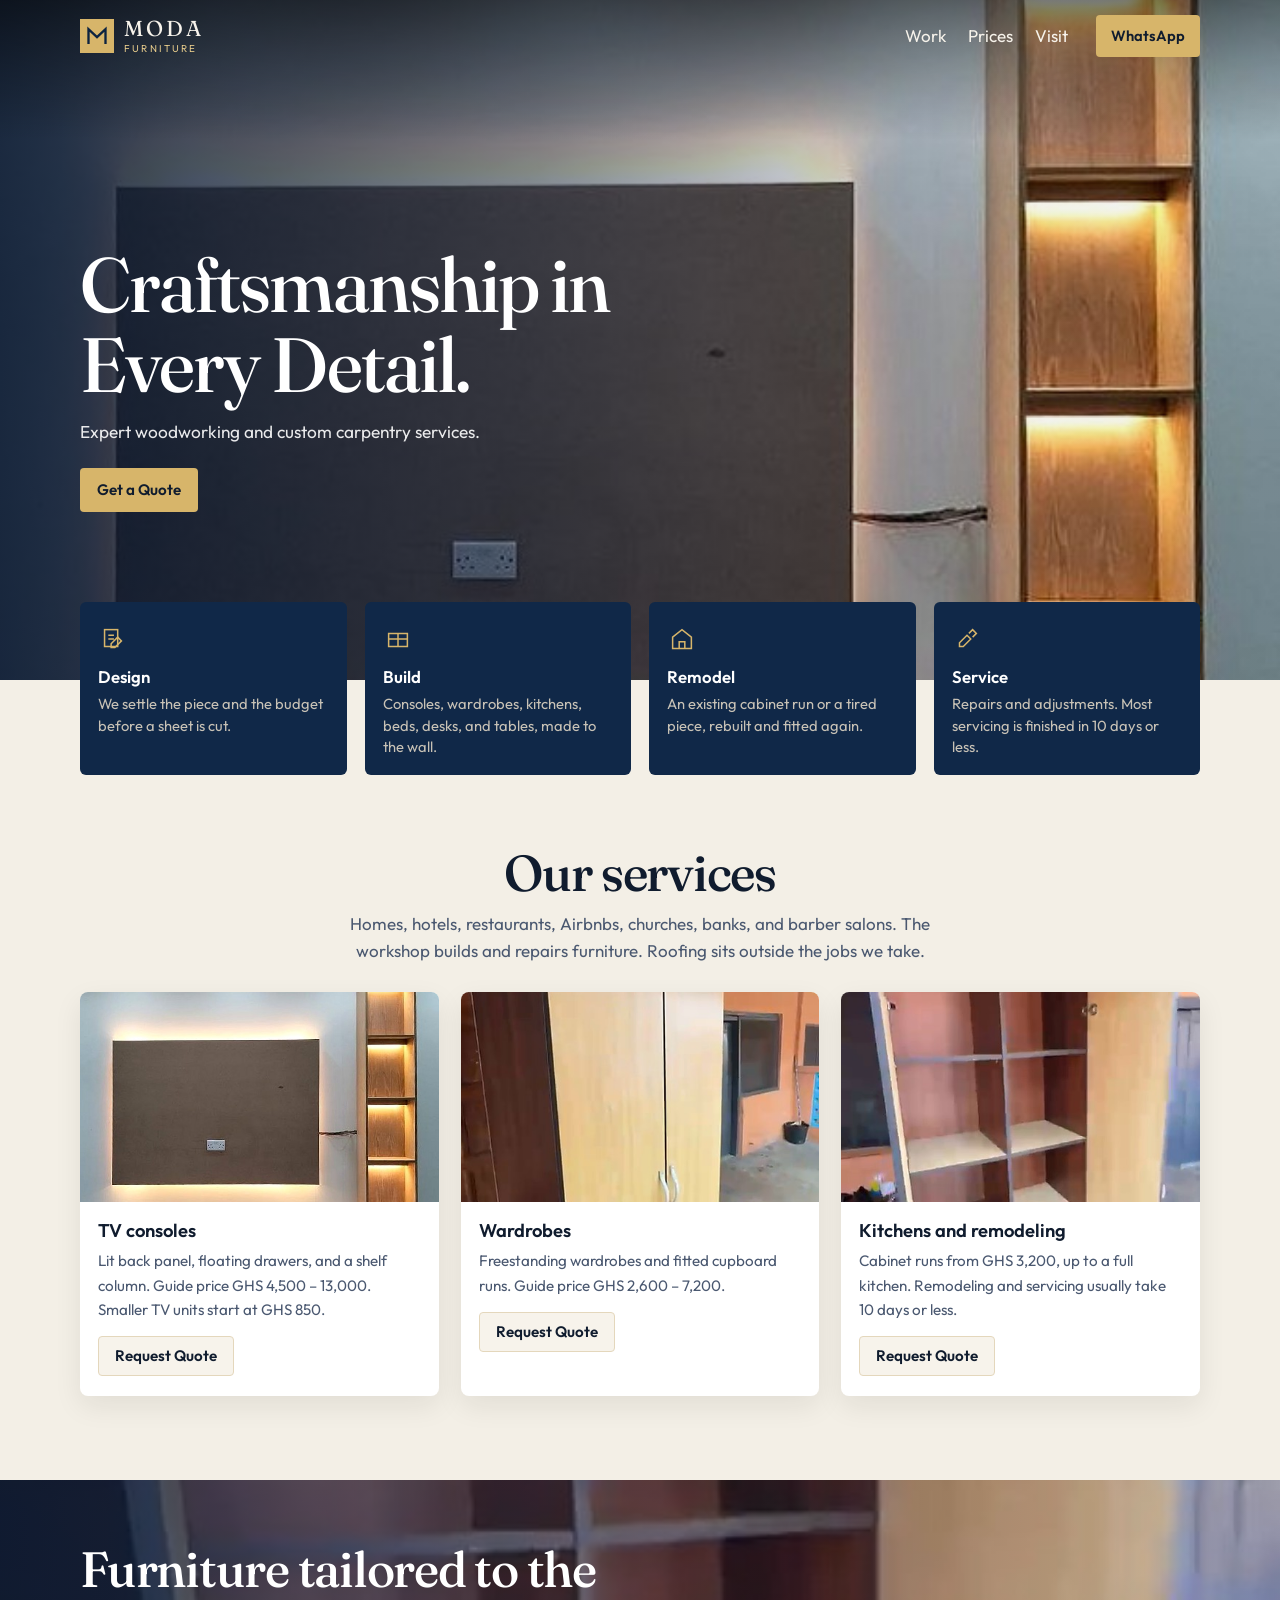
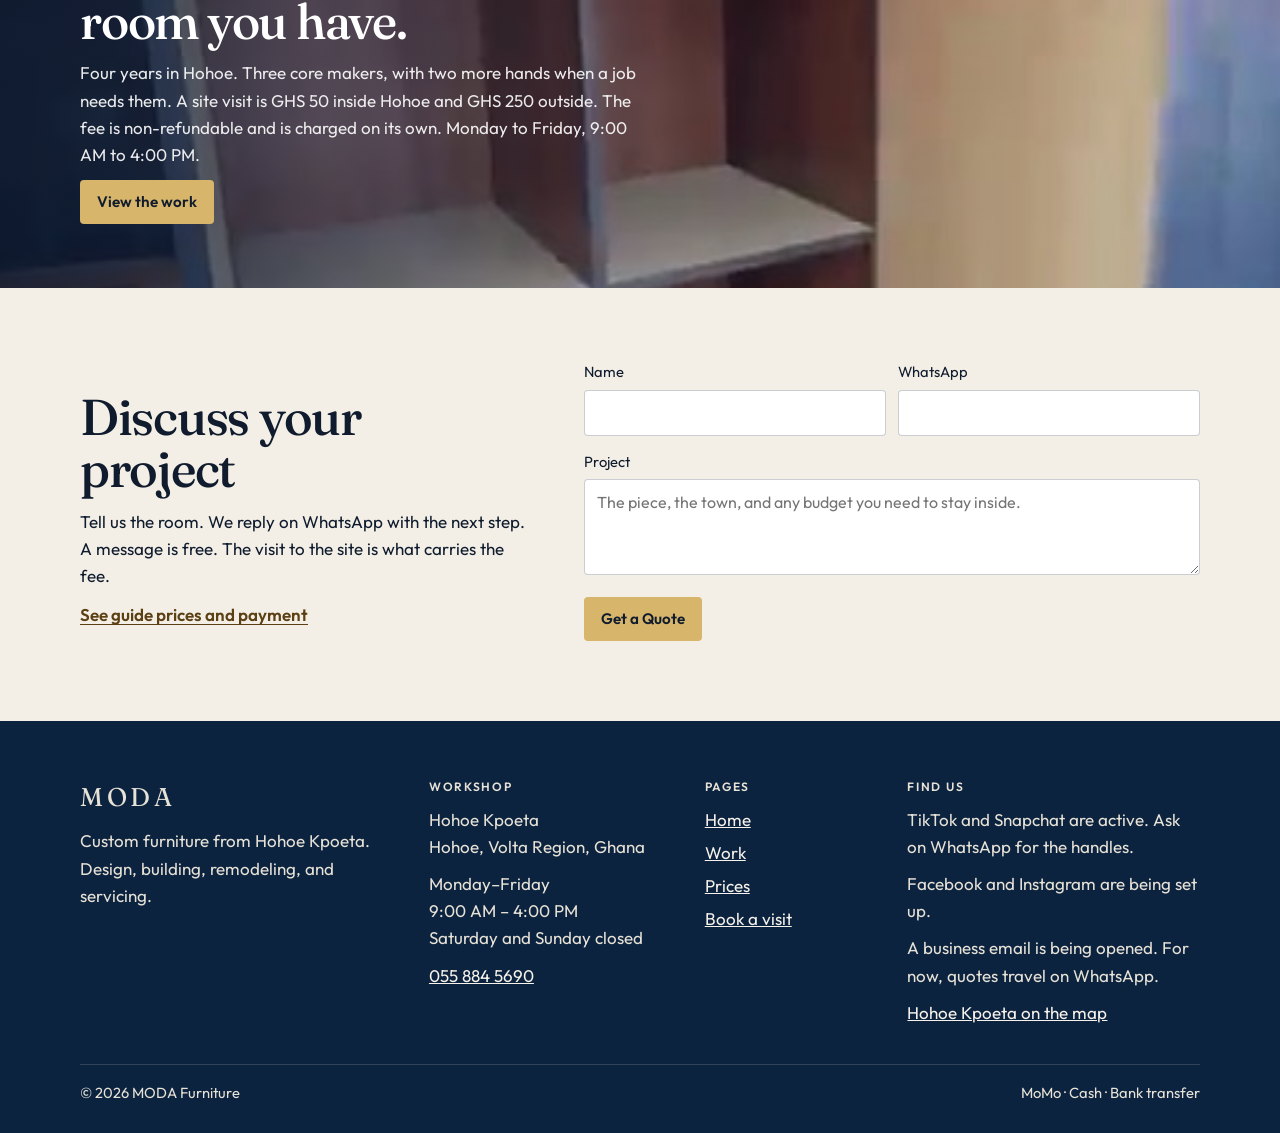
==== index.html @ 27dc2a38 "Publish the MODA Furniture site so it can be opened from a link. Co-authored-by: Cursor <cursoragent" ====
<!DOCTYPE html>
<html lang="en">
<head>
  <meta charset="utf-8">
  <meta name="viewport" content="width=device-width, initial-scale=1, viewport-fit=cover">
  <title>MODA Furniture · Custom furniture in Hohoe</title>
  <meta name="description" content="MODA Furniture designs and builds TV consoles, wardrobes, kitchens, and custom pieces in Hohoe, Ghana. Weekdays 9–4. WhatsApp 055 884 5690.">
  <meta name="theme-color" content="#0c2340">
  <meta property="og:title" content="MODA Furniture · Custom furniture in Hohoe">
  <meta property="og:description" content="TV consoles, wardrobes, kitchens, and custom furniture from a workshop in Hohoe Kpoeta. Site visits from GHS 50.">
  <meta property="og:type" content="website">
  <meta property="og:image" content="assets/images/console-hero.jpg">
  <link rel="icon" href="assets/favicon.svg" type="image/svg+xml">
  <link rel="manifest" href="site.webmanifest">
  <link rel="preconnect" href="https://fonts.googleapis.com">
  <link rel="preconnect" href="https://fonts.gstatic.com" crossorigin>
  <link href="https://fonts.googleapis.com/css2?family=Fraunces:ital,opsz,wght@0,9..144,500;0,9..144,600;1,9..144,500&family=Outfit:wght@400;500;600&display=swap" rel="stylesheet">
  <link rel="stylesheet" href="css/styles.css">
  <script type="application/ld+json">
  {
    "@context": "https://schema.org",
    "@type": "FurnitureStore",
    "name": "MODA Furniture",
    "description": "Custom furniture design, manufacturing, remodeling, and servicing in Hohoe Kpoeta, Ghana.",
    "telephone": "+233558845690",
    "image": "assets/images/console-hero.jpg",
    "address": {
      "@type": "PostalAddress",
      "streetAddress": "Hohoe Kpoeta",
      "addressLocality": "Hohoe",
      "addressRegion": "Volta",
      "addressCountry": "GH"
    },
    "openingHoursSpecification": [{
      "@type": "OpeningHoursSpecification",
      "dayOfWeek": ["Monday", "Tuesday", "Wednesday", "Thursday", "Friday"],
      "opens": "09:00",
      "closes": "16:00"
    }],
    "areaServed": "Ghana",
    "paymentAccepted": "Mobile Money, Cash, Bank transfer",
    "currenciesAccepted": "GHS",
    "priceRange": "GHS 850-50000"
  }
  </script>
</head>
<body class="home">
  <a class="skip" href="#main">Skip to content</a>
  <header class="site-header">
    <div class="wrap header-inner">
      <a class="logo" href="index.html" aria-current="page">
        <svg class="mark" viewBox="0 0 32 32" width="34" height="34" aria-hidden="true">
          <rect width="32" height="32" fill="#d7b56a"/>
          <path d="M8 23.5V9.5L16 17l8-7.5v14" fill="none" stroke="#0c2340" stroke-width="2.2"/>
        </svg>
        <span class="logo-type">MODA<small>Furniture</small></span>
      </a>
      <nav class="nav" aria-label="Primary">
        <a href="work.html">Work</a>
        <a href="pricing.html">Prices</a>
        <a href="visit.html">Visit</a>
      </nav>
      <a class="btn btn-gold btn-small header-cta" href="https://wa.me/233558845690?text=Hello%20MODA%20Furniture%2C%20I%20would%20like%20a%20quote.">WhatsApp</a>
    </div>
  </header>

  <main id="main">
    <section class="stage">
      <img class="stage-photo" src="assets/images/console-hero.jpg" alt="Light wood TV console with a lit back panel, four floating drawers, and a tall lit shelf column." fetchpriority="high">
      <div class="stage-shade" aria-hidden="true"></div>
      <div class="wrap stage-copy">
        <h1>Craftsmanship in Every Detail.</h1>
        <p>Expert woodworking and custom carpentry services.</p>
        <a class="btn btn-gold" href="visit.html">Get a Quote</a>
      </div>
    </section>

    <div class="wrap float-cards">
      <article class="float-card">
        <svg viewBox="0 0 32 32" aria-hidden="true"><rect x="7" y="6" width="14" height="18" fill="none" stroke="currentColor" stroke-width="1.6"/><path d="M11 12h6M11 16h6M21 14l4 4-7 7H14v-4z" fill="none" stroke="currentColor" stroke-width="1.6"/></svg>
        <h2>Design</h2>
        <p>We settle the piece and the budget before a sheet is cut.</p>
      </article>
      <article class="float-card">
        <svg viewBox="0 0 32 32" aria-hidden="true"><path d="M6 10h20v14H6z" fill="none" stroke="currentColor" stroke-width="1.6"/><path d="M6 16h20M16 10v14" fill="none" stroke="currentColor" stroke-width="1.6"/></svg>
        <h2>Build</h2>
        <p>Consoles, wardrobes, kitchens, beds, desks, and tables, made to the wall.</p>
      </article>
      <article class="float-card">
        <svg viewBox="0 0 32 32" aria-hidden="true"><path d="M6 14 L16 6 L26 14 V26 H6Z" fill="none" stroke="currentColor" stroke-width="1.6"/><path d="M13 26v-7h6v7" fill="none" stroke="currentColor" stroke-width="1.6"/></svg>
        <h2>Remodel</h2>
        <p>An existing cabinet run or a tired piece, rebuilt and fitted again.</p>
      </article>
      <article class="float-card">
        <svg viewBox="0 0 32 32" aria-hidden="true"><path d="M8 20l8-8 4 4-8 8H8v-4z" fill="none" stroke="currentColor" stroke-width="1.6"/><path d="M18 10l4-4 4 4-4 4" fill="none" stroke="currentColor" stroke-width="1.6"/></svg>
        <h2>Service</h2>
        <p>Repairs and adjustments. Most servicing is finished in 10 days or less.</p>
      </article>
    </div>

    <section class="svc-block" id="services">
      <div class="wrap">
        <div class="center-head">
          <h2>Our services</h2>
          <p>Homes, hotels, restaurants, Airbnbs, churches, banks, and barber salons. The workshop builds and repairs furniture. Roofing sits outside the jobs we take.</p>
        </div>
        <div class="svc-grid">
          <article class="svc-card">
            <img src="assets/images/console-hero.jpg" alt="Light wood TV console with warm light behind the panel and inside the shelf column.">
            <div>
              <h3>TV consoles</h3>
              <p>Lit back panel, floating drawers, and a shelf column. Guide price GHS 4,500 – 13,000. Smaller TV units start at GHS 850.</p>
              <a class="btn btn-quote" href="visit.html?piece=TV%20console">Request Quote</a>
            </div>
          </article>
          <article class="svc-card">
            <img src="assets/images/wardrobe.jpg" alt="Two-door wardrobe with light wood-grain fronts and dark side panels.">
            <div>
              <h3>Wardrobes</h3>
              <p>Freestanding wardrobes and fitted cupboard runs. Guide price GHS 2,600 – 7,200.</p>
              <a class="btn btn-quote" href="visit.html?piece=Wardrobe">Request Quote</a>
            </div>
          </article>
          <article class="svc-card">
            <img src="assets/images/wardrobe-open.jpg" alt="Open wardrobe with a dark interior, light shelves, and eight compartments.">
            <div>
              <h3>Kitchens and remodeling</h3>
              <p>Cabinet runs from GHS 3,200, up to a full kitchen. Remodeling and servicing usually take 10 days or less.</p>
              <a class="btn btn-quote" href="visit.html?piece=Kitchen%20cabinets">Request Quote</a>
            </div>
          </article>
        </div>
      </div>
    </section>

    <section class="promo">
      <img src="assets/images/wardrobe-open.jpg" alt="">
      <div class="promo-shade" aria-hidden="true"></div>
      <div class="wrap promo-copy">
        <h2>Furniture tailored to the room you have.</h2>
        <p>Four years in Hohoe. Three core makers, with two more hands when a job needs them. A site visit is GHS 50 inside Hohoe and GHS 250 outside. The fee is non-refundable and is charged on its own. Monday to Friday, 9:00 AM to 4:00 PM.</p>
        <a class="btn btn-gold" href="work.html">View the work</a>
      </div>
    </section>

    <section class="discuss" id="quote">
      <div class="wrap discuss-grid">
        <div>
          <h2>Discuss your project</h2>
          <p>Tell us the room. We reply on WhatsApp with the next step. A message is free. The visit to the site is what carries the fee.</p>
          <p><a class="link" href="pricing.html">See guide prices and payment</a></p>
        </div>
        <form id="quick-form" action="https://wa.me/233558845690" method="get">
          <div class="pair">
            <label>
              <span>Name</span>
              <input name="name" autocomplete="name" required>
            </label>
            <label>
              <span>WhatsApp</span>
              <input name="phone" type="tel" inputmode="tel" autocomplete="tel" required>
            </label>
          </div>
          <label>
            <span>Project</span>
            <textarea name="notes" placeholder="The piece, the town, and any budget you need to stay inside."></textarea>
          </label>
          <p id="quick-error" class="form-error" role="alert"></p>
          <button class="btn btn-gold" type="submit">Get a Quote</button>
        </form>
      </div>
    </section>
  </main>

  <footer class="site-footer">
    <div class="wrap footer-grid">
      <div>
        <p class="footer-word">MODA</p>
        <p>Custom furniture from Hohoe Kpoeta. Design, building, remodeling, and servicing.</p>
      </div>
      <div>
        <p class="footer-label">Workshop</p>
        <p>Hohoe Kpoeta<br>Hohoe, Volta Region, Ghana</p>
        <p>Monday–Friday<br>9:00 AM – 4:00 PM<br>Saturday and Sunday closed</p>
        <p><a href="tel:+233558845690">055 884 5690</a></p>
      </div>
      <div>
        <p class="footer-label">Pages</p>
        <ul>
          <li><a href="index.html">Home</a></li>
          <li><a href="work.html">Work</a></li>
          <li><a href="pricing.html">Prices</a></li>
          <li><a href="visit.html">Book a visit</a></li>
        </ul>
      </div>
      <div>
        <p class="footer-label">Find us</p>
        <p>TikTok and Snapchat are active. Ask on WhatsApp for the handles.</p>
        <p>Facebook and Instagram are being set up.</p>
        <p>A business email is being opened. For now, quotes travel on WhatsApp.</p>
        <p><a href="https://www.google.com/maps/search/?api=1&query=Hohoe+Kpoeta+Ghana" target="_blank" rel="noopener">Hohoe Kpoeta on the map</a></p>
      </div>
    </div>
    <div class="wrap footer-base">
      <p>© 2026 MODA Furniture</p>
      <p>MoMo · Cash · Bank transfer</p>
    </div>
  </footer>

  <div class="dock">
    <a href="tel:+233558845690">Call</a>
    <a href="https://wa.me/233558845690?text=Hello%20MODA%20Furniture%2C%20I%20would%20like%20a%20quote.">WhatsApp</a>
  </div>
  <script src="js/site.js"></script>
</body>
</html>
---- css/styles.css ----
:root {
  --forest: #0c2340;
  --forest-2: #17385e;
  --ink: #101c2e;
  --cream: #f7f3eb;
  --cream-2: #efe8da;
  --paper: #fffdf8;
  --gold: #d7b56a;
  --gold-2: #e4c98a;
  --gold-ink: #5c4014;
  --muted: #4a5870;
  --line: rgba(16, 32, 56, 0.14);
  --warn: #8c2f2f;
  color-scheme: light;
}

*,
*::before,
*::after { box-sizing: border-box; }

html { scroll-behavior: smooth; }

body {
  margin: 0;
  font-family: Outfit, "Segoe UI", sans-serif;
  font-size: 1.0625rem;
  line-height: 1.6;
  color: var(--ink);
  background: var(--cream);
  overflow-x: hidden;
}

img { max-width: 100%; }

h1, h2, h3, p { margin-top: 0; }

h1, h2, h3 {
  font-family: Fraunces, Georgia, "Times New Roman", serif;
  font-weight: 500;
  font-optical-sizing: auto;
  letter-spacing: -0.025em;
  line-height: 1.04;
}

h2 { font-size: clamp(2rem, 4vw, 3.15rem); margin-bottom: 12px; }
h3 { font-size: 1.45rem; line-height: 1.15; margin-bottom: 8px; }

p { margin: 0 0 12px; }

a { color: inherit; }

.nav a,
.btn,
.logo,
.dock a { text-decoration: none; }

:focus-visible {
  outline: 2px solid var(--gold);
  outline-offset: 3px;
}

::selection { background: var(--gold-2); color: var(--ink); }

[id] { scroll-margin-top: 88px; }

.wrap {
  width: min(1120px, calc(100% - 32px));
  margin-inline: auto;
}

.skip {
  position: absolute;
  left: 12px;
  top: -48px;
  background: white;
  color: var(--ink);
  padding: 8px 12px;
  z-index: 80;
}

.skip:focus { top: 12px; }

.narrow { max-width: 40rem; }

.eyebrow {
  display: flex;
  align-items: center;
  gap: 10px;
  margin: 0 0 8px;
  color: #3e4c5e;
  text-transform: uppercase;
  letter-spacing: 0.14em;
  font-size: 0.75rem;
  font-weight: 600;
}

.eyebrow i {
  width: 32px;
  height: 1px;
  background: #b8893a;
  display: block;
  flex: none;
}

.num,
.amount,
.lock-price,
.receipt-fee,
.facts dd,
.steps strong,
.fee-pair strong,
.record span {
  font-family: Fraunces, Georgia, serif;
  font-weight: 500;
}

.link {
  color: var(--gold-ink);
  font-weight: 600;
  text-underline-offset: 3px;
}

.on-dark .link { color: var(--gold-2); }

.more { margin-top: 22px; }

.money,
a[href^="tel:"] { white-space: nowrap; }

.price-note {
  display: block;
  margin: 6px 0 0;
  font-weight: 600;
  font-style: normal;
}

.hero-photo .price-note { color: var(--gold-2); font-weight: 500; }

.catalog .price-note { color: var(--gold-ink); }

.btn {
  display: inline-flex;
  align-items: center;
  justify-content: center;
  gap: 8px;
  min-height: 44px;
  padding: 0 16px;
  text-decoration: none;
  font-weight: 600;
  font-family: inherit;
  font-size: 0.95rem;
  border: 1px solid transparent;
  border-radius: 4px;
  cursor: pointer;
  background: transparent;
}

.btn-small { min-height: 42px; padding: 0 14px; font-size: 0.92rem; }

.btn-gold { background: var(--gold); color: var(--ink); }
.btn-gold:hover { background: var(--gold-2); }

.btn-forest { background: var(--forest); color: var(--cream); }
.btn-forest:hover { background: var(--forest-2); }

.btn-line {
  background: transparent;
  color: var(--cream);
  border-color: rgba(244, 239, 230, 0.45);
}

.btn-line:hover { border-color: var(--gold-2); color: var(--gold-2); }

.hero-actions,
.close-actions { display: flex; flex-wrap: wrap; gap: 10px; margin-top: 8px; }

.site-header {
  position: sticky;
  top: 0;
  z-index: 30;
  background: var(--forest);
  color: var(--cream);
  box-shadow: inset 0 3px 0 var(--gold);
}

.header-inner {
  display: flex;
  flex-wrap: wrap;
  align-items: center;
  gap: 8px 18px;
  min-height: 72px;
}

.logo {
  display: flex;
  align-items: center;
  gap: 10px;
  color: inherit;
  text-decoration: none;
  margin-right: auto;
}

.logo-type {
  display: flex;
  flex-direction: column;
  line-height: 1;
  font-family: Fraunces, Georgia, serif;
  font-size: 1.35rem;
  letter-spacing: 0.14em;
}

.logo-type small {
  font-family: Outfit, "Segoe UI", sans-serif;
  font-size: 0.62rem;
  letter-spacing: 0.22em;
  text-transform: uppercase;
  color: var(--gold-2);
  margin-top: 4px;
}

.nav { display: flex; gap: 2px; }

.nav a {
  color: inherit;
  text-decoration: none;
  display: inline-flex;
  align-items: center;
  min-height: 44px;
  padding: 8px 10px;
}

.nav a[aria-current="page"] { color: var(--gold-2); }

.hero {
  background: var(--forest);
  color: var(--cream);
  padding: 28px 0 40px;
}

.hero-grid { display: grid; gap: 28px; }

.hero .eyebrow,
.page-hero .eyebrow,
.on-dark .eyebrow { color: var(--cream); }

.hero h1,
.page-hero h1 {
  font-size: clamp(2.55rem, 6vw, 4.7rem);
  margin: 10px 0 16px;
  max-width: 9.2em;
}

.hero h1 em,
.page-hero h1 em {
  font-style: italic;
  font-weight: 500;
  color: var(--gold-2);
}

.lede { max-width: 38rem; color: #e7e2d6; font-size: 1.08rem; }

.facts {
  display: grid;
  grid-template-columns: repeat(3, minmax(0, 1fr));
  gap: 12px;
  margin: 28px 0 0;
}

.facts div {
  border-top: 1px solid rgba(244, 239, 230, 0.28);
  padding-top: 8px;
}

.facts dt {
  font-size: 0.72rem;
  letter-spacing: 0.08em;
  text-transform: uppercase;
  color: var(--gold-2);
}

.facts dd { margin: 4px 0 0; font-size: 1.2rem; color: var(--cream); }

.hero-photo { margin: 0; position: relative; }

.hero-photo img {
  width: 100%;
  height: auto;
  position: relative;
  z-index: 1;
  display: block;
}

.hero-photo::after {
  content: "";
  position: absolute;
  z-index: 2;
  top: 10px;
  right: 10px;
  width: 52px;
  height: 52px;
  border-top: 1px solid var(--gold);
  border-right: 1px solid var(--gold);
  pointer-events: none;
}

.hero-photo figcaption { padding-top: 12px; }

.hero-photo strong {
  display: block;
  font-family: Fraunces, Georgia, serif;
  font-weight: 500;
  font-size: 1.35rem;
}

.hero-photo figcaption span {
  display: block;
  color: #e7e2d6;
  font-size: 0.95rem;
}

.band { background: #e7d3a1; color: var(--ink); }

.band-row {
  display: flex;
  flex-wrap: wrap;
  gap: 8px 22px;
  justify-content: space-between;
  padding: 14px 0;
  font-weight: 600;
}

.band-row p { margin: 0; }

.section { padding: 72px 0; }

.section-head { margin-bottom: 28px; max-width: 40rem; }

.services { display: grid; gap: 22px; }

.services article { border-top: 2px solid var(--gold); padding-top: 14px; }

.num { margin: 0 0 10px; color: var(--gold-ink); font-size: 1.25rem; }

.services p,
.scope,
.catalog p,
.hint { color: var(--muted); }

.scope { margin-top: 22px; }

.who {
  display: flex;
  flex-wrap: wrap;
  gap: 8px;
  list-style: none;
  padding: 0;
  margin: 22px 0 0;
}

.who li {
  border: 1px solid var(--line);
  padding: 8px 12px;
  background: var(--paper);
}

.band-cream { background: var(--cream-2); }

.lock {
  display: grid;
  gap: 8px;
  padding: 8px 0;
}

.lock-price {
  margin: 8px 0 0;
  font-size: clamp(2.1rem, 5vw, 3.3rem);
  color: var(--gold-ink);
  line-height: 0.95;
}

.lock-price small {
  display: block;
  font-family: Outfit, "Segoe UI", sans-serif;
  font-size: 0.78rem;
  letter-spacing: 0.16em;
  font-weight: 600;
  margin-bottom: 8px;
}

.mosaic, .catalog { display: grid; gap: 22px; }

.mosaic figure,
.catalog figure { margin: 0; }

.mosaic img,
.catalog img {
  width: 100%;
  height: auto;
  aspect-ratio: auto;
  object-fit: contain;
  display: block;
  background: #e5ded2;
}

.mosaic figcaption,
.catalog figcaption { padding-top: 10px; }

.mosaic h3,
.catalog h3 { margin: 0 0 4px; font-size: 1.3rem; }

.catalog h3 { font-size: 1.45rem; }

.on-dark { background: var(--forest); color: var(--cream); }

.on-dark .narrow,
.on-dark .lede { color: #e7e2d6; }

.pay-grid { display: grid; gap: 28px; }

.pay-card h3,
.doc-card h3 { font-size: 1.6rem; }

.steps {
  display: grid;
  grid-template-columns: 1fr;
  gap: 8px;
  list-style: none;
  padding: 0;
  margin: 14px 0 0;
}

.steps li {
  background: var(--paper);
  color: var(--ink);
  padding: 14px 14px;
  display: grid;
  grid-template-columns: 84px 1fr;
  gap: 10px;
  align-items: center;
}

.on-dark .steps li { background: var(--cream); }

.steps strong {
  font-size: 2rem;
  line-height: 1;
  color: var(--gold-ink);
}

.steps span { font-size: 0.95rem; line-height: 1.35; }

.split { display: grid; gap: 40px; }

.times, .record { list-style: none; padding: 0; margin: 8px 0 0; }

.times li,
.record li {
  display: grid;
  gap: 4px;
  padding: 16px 0;
  border-top: 1px solid var(--line);
}

.times strong {
  color: var(--gold-ink);
  font-family: Fraunces, Georgia, serif;
  font-weight: 500;
  font-size: 1.25rem;
}

.times p,
.record p { margin: 0; color: var(--muted); }

.record li {
  grid-template-columns: auto 1fr;
  gap: 16px;
  align-items: start;
}

.record span { color: var(--gold-ink); font-size: 1.4rem; }

.page-hero {
  background: var(--forest);
  color: var(--cream);
  padding: 36px 0 48px;
}

.page-hero p { max-width: 40rem; color: #e7e2d6; }

.page-hero a { color: var(--gold-2); font-weight: 600; }

.jump { display: flex; flex-wrap: wrap; gap: 8px 18px; margin: 18px 0 0; }

.price-list { border-bottom: 1px solid var(--line); }

.price-row {
  display: grid;
  gap: 8px;
  padding: 22px 0;
  border-top: 1px solid var(--line);
}

.price-row h3 { margin: 0 0 6px; }

.price-row p { margin: 0 0 8px; color: var(--muted); }

.amount {
  margin: 0;
  font-size: clamp(1.45rem, 2.4vw, 1.85rem);
  color: var(--gold-ink);
  line-height: 1.1;
}

.doc-card { border-top: 2px solid var(--gold); padding-top: 12px; }

.fee-pair {
  display: grid;
  grid-template-columns: 1fr;
  gap: 16px;
  margin: 8px 0 16px;
}

.fee-pair article { border-top: 2px solid var(--gold); padding-top: 10px; }

.fee-pair strong { display: block; font-size: 2rem; color: var(--gold-ink); line-height: 1; }

.fee-pair span { display: block; margin-top: 8px; color: var(--muted); }

.visit-layout { display: grid; gap: 28px; }

.form-card {
  background: var(--paper);
  border: 1px solid var(--line);
  padding: 18px 16px 22px;
}

fieldset { border: 0; padding: 0; margin: 0 0 16px; }

legend,
.field label span {
  display: block;
  font-size: 0.75rem;
  letter-spacing: 0.08em;
  text-transform: uppercase;
  font-weight: 600;
  margin-bottom: 8px;
}

.field { margin-bottom: 16px; }

input,
select,
textarea {
  width: 100%;
  font-family: inherit;
  font-size: 16px;
  color: var(--ink);
  background: white;
  border: 1px solid rgba(16, 32, 56, 0.22);
  padding: 12px;
  border-radius: 0;
}

textarea { min-height: 120px; resize: vertical; }

.choice-row { display: grid; gap: 8px; }

.choice {
  display: flex;
  gap: 10px;
  align-items: flex-start;
  border: 1px solid rgba(16, 32, 56, 0.22);
  padding: 12px;
  background: white;
  cursor: pointer;
}

.choice input {
  width: 18px;
  height: 18px;
  margin-top: 3px;
  accent-color: var(--forest);
  flex: none;
}

.choice b { display: block; font-weight: 600; }
.choice small { display: block; color: var(--muted); font-size: 0.92rem; }

.choice.is-on,
.choice:has(input:checked) {
  border-color: var(--forest);
  box-shadow: inset 3px 0 0 var(--gold);
  background: #f7f1e4;
}

.check {
  display: flex;
  gap: 12px;
  align-items: flex-start;
  margin: 4px 0 14px;
}

.check input {
  width: 20px;
  height: 20px;
  margin-top: 3px;
  accent-color: var(--forest);
  flex: none;
}

.form-error {
  color: var(--warn);
  min-height: 1.3em;
  font-weight: 600;
}

.preview {
  white-space: pre-wrap;
  background: var(--forest);
  color: var(--cream);
  padding: 14px;
  font-size: 0.88rem;
  line-height: 1.45;
  margin: 0 0 16px;
}

.fine { color: var(--muted); font-size: 0.92rem; }
.fine a { color: var(--gold-ink); font-weight: 600; }

.receipt {
  background: var(--forest);
  color: var(--cream);
  padding: 18px;
  margin-top: 16px;
}

.receipt p { color: #e7e2d6; }
.receipt-kicker {
  margin: 0;
  letter-spacing: 0.14em;
  text-transform: uppercase;
  font-size: 0.72rem;
  color: var(--gold-2);
}

.receipt-fee { font-size: 2.5rem; margin: 6px 0 10px; color: var(--gold-2); line-height: 1; }

.form-card .btn { width: 100%; }

.clips {
  display: flex;
  gap: 14px;
  overflow-x: auto;
  scroll-snap-type: x mandatory;
  padding-bottom: 8px;
}

.clips figure {
  margin: 0;
  flex: 0 0 min(78vw, 280px);
  scroll-snap-align: start;
}

.clips video {
  width: 100%;
  aspect-ratio: 9 / 16;
  object-fit: cover;
  background: var(--forest);
  display: block;
}

.clips figcaption { padding-top: 8px; color: var(--muted); font-size: 0.92rem; }

.close {
  background: #e7d3a1;
  color: var(--ink);
  padding: 64px 0;
}

.close h2 { max-width: 12em; }
.close p { max-width: 38rem; }
.close .eyebrow { color: var(--ink); }

.close .btn-line {
  color: var(--ink);
  border-color: rgba(16, 32, 56, 0.35);
}

.close .btn-line:hover { border-color: var(--ink); color: var(--ink); }

.site-footer {
  background: var(--forest);
  color: var(--cream);
  padding: 56px 0 28px;
}

.footer-grid { display: grid; gap: 28px; }

.footer-label {
  margin: 0 0 10px;
  font-size: 0.75rem;
  letter-spacing: 0.14em;
  text-transform: uppercase;
  color: var(--gold-2);
  font-weight: 600;
}

.site-footer p { margin: 0 0 10px; color: #e7e2d6; }
.site-footer a { color: var(--cream); }
.site-footer a:hover { color: var(--gold-2); }

.site-footer ul { list-style: none; padding: 0; margin: 0; }
.site-footer li { margin: 0 0 6px; }

.footer-word {
  font-family: Fraunces, Georgia, serif;
  letter-spacing: 0.14em;
  font-size: 1.6rem;
  color: var(--cream);
  margin: 0 0 8px;
}

.footer-base {
  display: flex;
  flex-wrap: wrap;
  justify-content: space-between;
  gap: 8px;
  margin-top: 28px;
  padding-top: 16px;
  border-top: 1px solid rgba(244, 239, 230, 0.16);
  font-size: 0.92rem;
}

.footer-base p { margin: 0; }

.dock {
  position: fixed;
  left: 0;
  right: 0;
  bottom: 0;
  z-index: 40;
  display: grid;
  grid-template-columns: 1fr 1fr;
  background: var(--forest);
  border-top: 1px solid rgba(215, 181, 106, 0.45);
  padding-bottom: env(safe-area-inset-bottom);
}

.dock a {
  color: var(--cream);
  text-align: center;
  text-decoration: none;
  min-height: 56px;
  display: flex;
  align-items: center;
  justify-content: center;
  font-weight: 600;
}

.dock a + a { background: var(--gold); color: var(--ink); }

@media (max-width: 700px) {
  .band-row { flex-direction: column; align-items: flex-start; gap: 4px; }
}

@media (max-width: 859px) {
  .header-cta { display: none; }
  .nav { order: 3; flex: 1 0 100%; overflow-x: auto; }
  body { padding-bottom: calc(64px + env(safe-area-inset-bottom)); }
}

@media (min-width: 560px) {
  .steps { grid-template-columns: repeat(3, 1fr); }
  .steps.two { grid-template-columns: 1fr 1fr; }
  .steps li { display: block; }
  .steps strong { display: block; font-size: clamp(1.8rem, 3vw, 2.5rem); margin-bottom: 8px; }
  .fee-pair { grid-template-columns: 1fr 1fr; }
}

@media (min-width: 420px) {
  .facts { grid-template-columns: repeat(3, 1fr); }
}

@media (max-width: 419px) {
  .facts { grid-template-columns: 1fr; }
  .facts div {
    display: flex;
    justify-content: space-between;
    align-items: baseline;
    gap: 12px;
  }
  .facts dd { margin: 0; }
}

@media (min-width: 700px) {
  .wrap { width: min(1120px, calc(100% - 48px)); }
  .form-card { padding: 28px; }
  .form-card .btn { width: auto; }
  .choice-row { grid-template-columns: 1fr 1fr; }
  .price-row {
    grid-template-columns: 1fr auto;
    gap: 28px;
    align-items: start;
  }
  .amount { text-align: right; padding-top: 6px; white-space: nowrap; }
  .times li {
    grid-template-columns: 210px 1fr;
    gap: 18px;
    align-items: baseline;
  }
}

@media (min-width: 800px) {
  .services { grid-template-columns: 1fr 1fr; }
  .mosaic, .catalog { grid-template-columns: 1fr 1fr; gap: 28px 18px; }
  .catalog .span-2 { grid-column: 1 / -1; }
  .pay-grid { grid-template-columns: 1fr 1fr; gap: 36px; }
  .lock {
    grid-template-columns: 1.3fr 0.7fr;
    align-items: end;
    gap: 24px;
  }
  .lock-price { text-align: right; }
  .footer-grid { grid-template-columns: 1.3fr 1fr 0.7fr 1.2fr; gap: 32px; }
}

@media (min-width: 860px) {
  .dock { display: none; }
  body { padding-bottom: 0; }
  .split { grid-template-columns: 1fr 1fr; gap: 64px; }
  .visit-layout {
    grid-template-columns: 0.82fr 1.18fr;
    gap: 48px;
    align-items: start;
  }
  .visit-aside { position: sticky; top: 96px; }
}

@media (min-width: 900px) {
  .clips {
    display: grid;
    grid-template-columns: repeat(3, minmax(0, 300px));
    overflow: visible;
  }
  .services { grid-template-columns: repeat(4, 1fr); }
}

@media (min-width: 960px) {
  .hero { padding: 42px 0 64px; }
  .hero-grid {
    grid-template-columns: 1.02fr 0.98fr;
    gap: 48px;
    align-items: end;
  }
  .section { padding: 88px 0; }
}

@media (prefers-reduced-motion: reduce) {
  html { scroll-behavior: auto; }
  *,
  *::before,
  *::after {
    animation: none !important;
    transition: none !important;
  }
}

@media print {
  .site-header,
  .dock,
  .close,
  .hero-actions { display: none !important; }
  body { background: white; padding: 0; color: black; }
  .hero,
  .page-hero,
  .on-dark,
  .site-footer,
  .receipt,
  .preview { background: white; color: black; }
  a { color: black; text-decoration: none; }
}

body.home { background: #f3efe6; }

body.home .site-header {
  position: absolute;
  top: 0;
  left: 0;
  right: 0;
  background: transparent;
  box-shadow: none;
}

body.home .site-header.is-solid {
  position: fixed;
  background: rgba(12, 35, 64, 0.96);
  box-shadow: inset 0 3px 0 var(--gold);
}

.stage {
  position: relative;
  min-height: 680px;
  display: flex;
  align-items: flex-end;
  color: #fff;
  overflow: hidden;
}

.stage-photo,
.promo > img {
  position: absolute;
  inset: 0;
  width: 100%;
  height: 100%;
  object-fit: cover;
  object-position: center 42%;
}

.stage-shade,
.promo-shade {
  position: absolute;
  inset: 0;
}

.stage-shade {
  background:
    linear-gradient(to bottom, rgba(0, 0, 0, 0.5), transparent 140px),
    linear-gradient(90deg, rgba(8, 22, 46, 0.88) 0%, rgba(8, 22, 46, 0.5) 42%, rgba(8, 22, 46, 0.05) 78%);
}

.promo-shade {
  background: linear-gradient(90deg, rgba(8, 22, 46, 0.84) 0%, rgba(8, 22, 46, 0.42) 46%, rgba(8, 22, 46, 0.12) 100%);
}

.promo > img { object-position: center; }

.stage-copy {
  position: relative;
  z-index: 1;
  padding: 150px 0 168px;
}

.stage h1 {
  color: #fff;
  font-size: clamp(3rem, 6.4vw, 4.8rem);
  max-width: 8em;
  margin: 0 0 14px;
}

.stage p {
  color: rgba(255, 255, 255, 0.9);
  max-width: 28rem;
  font-size: 1.08rem;
  margin-bottom: 22px;
}

.float-cards {
  position: relative;
  z-index: 2;
  display: grid;
  grid-template-columns: 1fr;
  gap: 14px;
  margin-top: 22px;
}

.float-card {
  background: #102848;
  color: #f7f3eb;
  border-radius: 6px;
  padding: 22px 18px 18px;
}

.float-card svg {
  width: 30px;
  height: 30px;
  color: var(--gold);
  display: block;
  margin-bottom: 14px;
}

.float-card h2 {
  font-family: Outfit, "Segoe UI", sans-serif;
  font-size: 1.05rem;
  font-weight: 600;
  letter-spacing: 0;
  margin: 0 0 8px;
  color: #fff;
}

.float-card p {
  margin: 0;
  color: #c8c2b6;
  font-size: 0.92rem;
  line-height: 1.45;
}

.svc-block { padding: 72px 0 28px; }

.center-head { text-align: center; margin-bottom: 28px; }

.center-head h2 { margin-bottom: 10px; }

.center-head p {
  max-width: 40rem;
  margin: 0 auto;
  color: var(--muted);
}

.svc-grid {
  display: grid;
  gap: 22px;
}

.svc-card {
  background: #fff;
  border-radius: 8px;
  overflow: hidden;
  box-shadow: 0 10px 28px rgba(28, 24, 18, 0.08);
}

.svc-card img {
  width: 100%;
  height: 210px;
  object-fit: cover;
  display: block;
}

.svc-card div { padding: 18px 18px 20px; }

.svc-card h3 {
  font-family: Outfit, "Segoe UI", sans-serif;
  font-size: 1.15rem;
  font-weight: 600;
  letter-spacing: 0;
  margin-bottom: 8px;
}

.svc-card p {
  color: var(--muted);
  font-size: 0.95rem;
  margin-bottom: 14px;
}

.btn-quote {
  background: #f7f3eb;
  color: var(--ink);
  border-color: #e4d7bc;
  min-height: 40px;
}

.btn-quote:hover { background: var(--gold); border-color: var(--gold); }

.promo {
  position: relative;
  min-height: 380px;
  display: flex;
  align-items: center;
  color: #fff;
  margin-top: 56px;
  overflow: hidden;
}

.promo-copy {
  position: relative;
  z-index: 1;
  padding: 64px 0;
}

.promo h2 {
  color: #fff;
  font-size: clamp(2.1rem, 4vw, 3.1rem);
  max-width: 12em;
}

.promo p { color: rgba(255, 255, 255, 0.9); max-width: 36rem; }

.discuss {
  background: #f3efe6;
  padding: 72px 0 80px;
}

.discuss-grid {
  display: grid;
  gap: 28px;
  align-items: start;
}

.discuss h2 { max-width: 8em; }

.discuss form label { display: block; margin-bottom: 14px; }

.discuss form span {
  display: block;
  margin-bottom: 6px;
  font-size: 0.92rem;
}

.discuss input,
.discuss textarea {
  border-radius: 4px;
  background: #fff;
}

.discuss textarea { min-height: 96px; }

.pair { display: grid; gap: 12px; }

#quick-error { min-height: 0; }

@media (min-width: 640px) {
  .pair { grid-template-columns: 1fr 1fr; }
  .float-cards { grid-template-columns: 1fr 1fr; }
}

@media (min-width: 900px) {
  .float-cards {
    grid-template-columns: repeat(4, 1fr);
    gap: 18px;
    margin-top: -78px;
  }
  .svc-grid { grid-template-columns: repeat(3, 1fr); }
  .discuss-grid {
    grid-template-columns: 0.85fr 1.15fr;
    gap: 48px;
    align-items: end;
  }
}

@media (max-width: 700px) {
  .stage { min-height: 520px; }
  .stage-copy { padding: 118px 0 56px; }
}
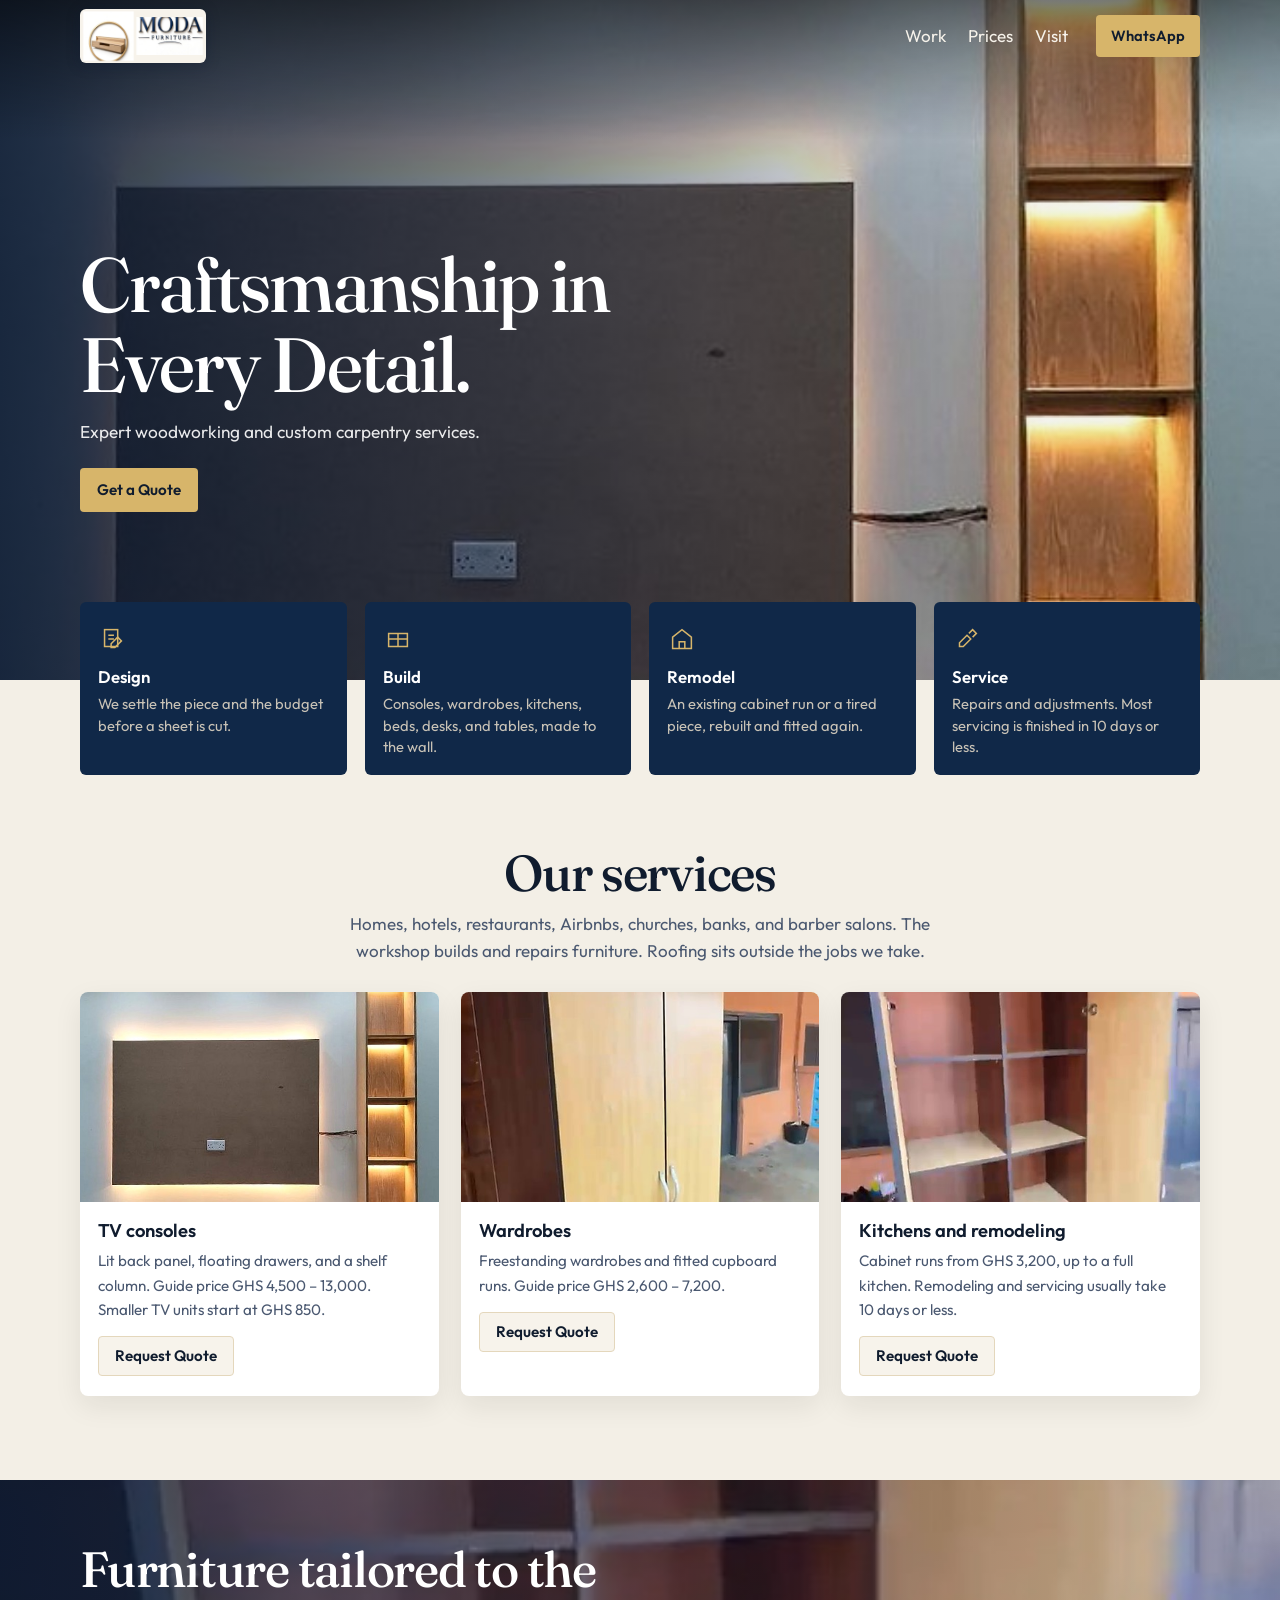
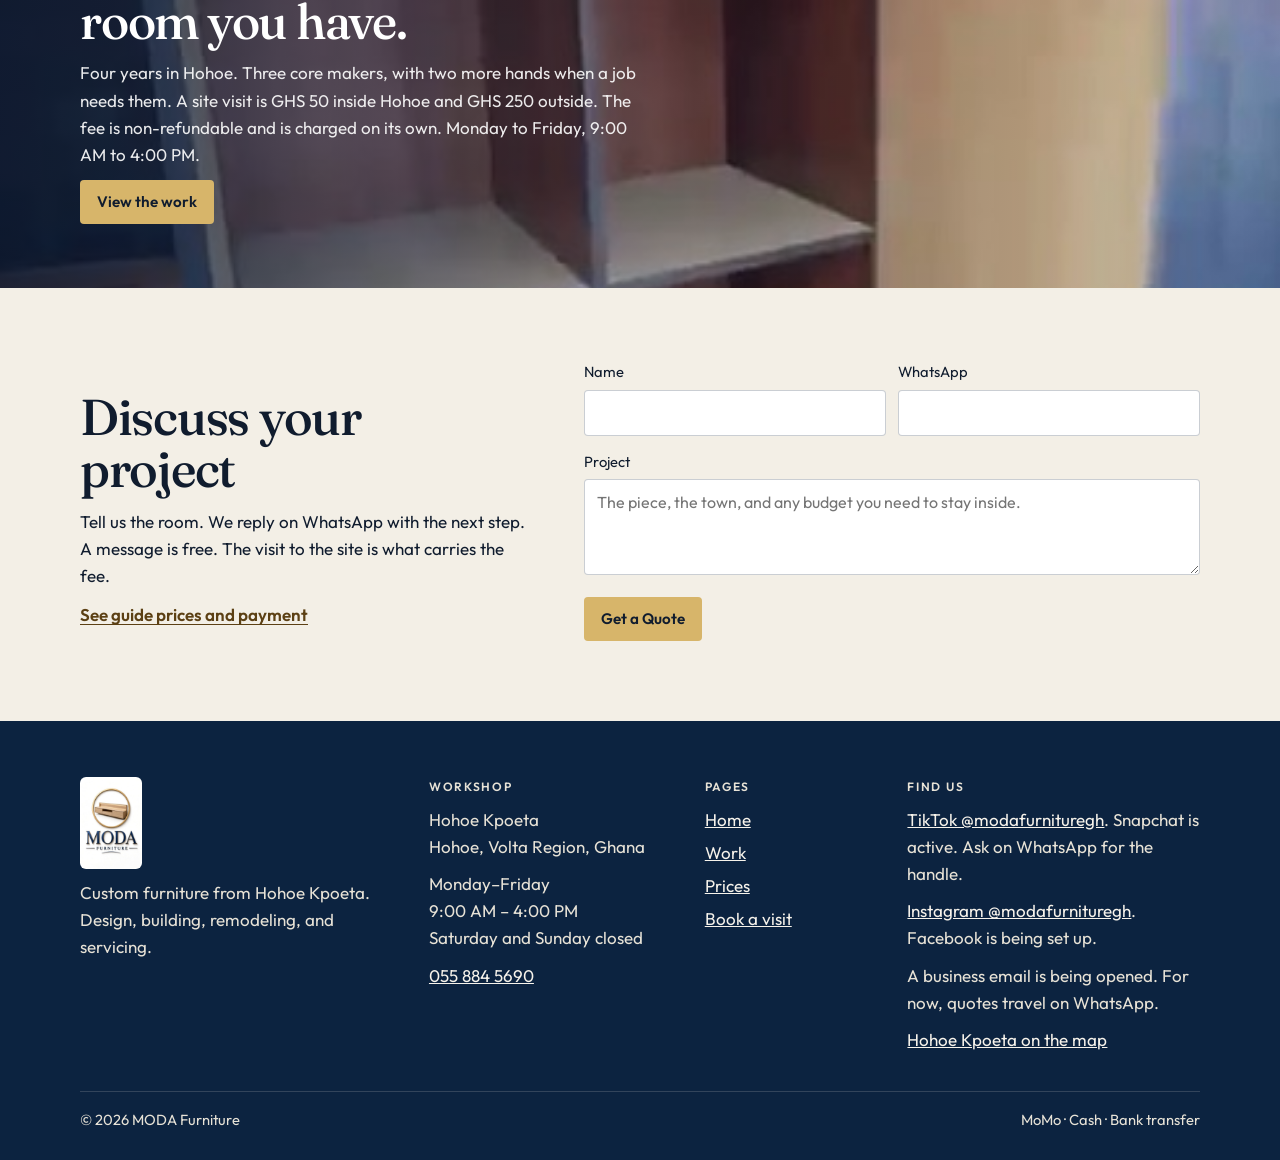
==== commit a8de422e: "Add brand logo, social links, and nav lockup for live site. Co-authored-by: Cursor <cursoragent@curs" ====
--- a/index.html
+++ b/index.html
@@ -9,8 +9,9 @@
   <meta property="og:title" content="MODA Furniture · Custom furniture in Hohoe">
   <meta property="og:description" content="TV consoles, wardrobes, kitchens, and custom furniture from a workshop in Hohoe Kpoeta. Site visits from GHS 50.">
   <meta property="og:type" content="website">
-  <meta property="og:image" content="assets/images/console-hero.jpg">
-  <link rel="icon" href="assets/favicon.svg" type="image/svg+xml">
+  <meta property="og:image" content="assets/images/logo.png">
+  <link rel="icon" href="assets/images/logo-mark-48.png" type="image/png">
+  <link rel="apple-touch-icon" href="assets/images/logo-mark-192.png">
   <link rel="manifest" href="site.webmanifest">
   <link rel="preconnect" href="https://fonts.googleapis.com">
   <link rel="preconnect" href="https://fonts.gstatic.com" crossorigin>
@@ -23,7 +24,7 @@
     "name": "MODA Furniture",
     "description": "Custom furniture design, manufacturing, remodeling, and servicing in Hohoe Kpoeta, Ghana.",
     "telephone": "+233558845690",
-    "image": "assets/images/console-hero.jpg",
+    "image": "assets/images/logo.png",
     "address": {
       "@type": "PostalAddress",
       "streetAddress": "Hohoe Kpoeta",
@@ -40,7 +41,11 @@
     "areaServed": "Ghana",
     "paymentAccepted": "Mobile Money, Cash, Bank transfer",
     "currenciesAccepted": "GHS",
-    "priceRange": "GHS 850-50000"
+    "priceRange": "GHS 850-50000",
+    "sameAs": [
+      "https://www.tiktok.com/@modafurnituregh",
+      "https://www.instagram.com/modafurnituregh"
+    ]
   }
   </script>
 </head>
@@ -48,12 +53,8 @@
   <a class="skip" href="#main">Skip to content</a>
   <header class="site-header">
     <div class="wrap header-inner">
-      <a class="logo" href="index.html" aria-current="page">
-        <svg class="mark" viewBox="0 0 32 32" width="34" height="34" aria-hidden="true">
-          <rect width="32" height="32" fill="#d7b56a"/>
-          <path d="M8 23.5V9.5L16 17l8-7.5v14" fill="none" stroke="#0c2340" stroke-width="2.2"/>
-        </svg>
-        <span class="logo-type">MODA<small>Furniture</small></span>
+      <a class="logo" href="index.html" aria-label="MODA Furniture home" aria-current="page">
+        <img class="logo-lockup" src="assets/images/logo-nav.png" alt="MODA Furniture" width="561" height="240" decoding="async">
       </a>
       <nav class="nav" aria-label="Primary">
         <a href="work.html">Work</a>
@@ -175,7 +176,9 @@
   <footer class="site-footer">
     <div class="wrap footer-grid">
       <div>
-        <p class="footer-word">MODA</p>
+        <p class="footer-logo">
+          <img src="assets/images/logo.png" alt="MODA Furniture" width="688" height="1024" decoding="async">
+        </p>
         <p>Custom furniture from Hohoe Kpoeta. Design, building, remodeling, and servicing.</p>
       </div>
       <div>
@@ -195,8 +198,8 @@
       </div>
       <div>
         <p class="footer-label">Find us</p>
-        <p>TikTok and Snapchat are active. Ask on WhatsApp for the handles.</p>
-        <p>Facebook and Instagram are being set up.</p>
+        <p><a href="https://www.tiktok.com/@modafurnituregh" target="_blank" rel="noopener noreferrer">TikTok @modafurnituregh</a>. Snapchat is active. Ask on WhatsApp for the handle.</p>
+        <p><a href="https://www.instagram.com/modafurnituregh" target="_blank" rel="noopener noreferrer">Instagram @modafurnituregh</a>. Facebook is being set up.</p>
         <p>A business email is being opened. For now, quotes travel on WhatsApp.</p>
         <p><a href="https://www.google.com/maps/search/?api=1&query=Hohoe+Kpoeta+Ghana" target="_blank" rel="noopener">Hohoe Kpoeta on the map</a></p>
       </div>
--- a/css/styles.css
+++ b/css/styles.css
@@ -194,28 +194,27 @@
 .logo {
   display: flex;
   align-items: center;
-  gap: 10px;
   color: inherit;
   text-decoration: none;
   margin-right: auto;
-}
-
-.logo-type {
-  display: flex;
-  flex-direction: column;
-  line-height: 1;
-  font-family: Fraunces, Georgia, serif;
-  font-size: 1.35rem;
-  letter-spacing: 0.14em;
-}
-
-.logo-type small {
-  font-family: Outfit, "Segoe UI", sans-serif;
-  font-size: 0.62rem;
-  letter-spacing: 0.22em;
-  text-transform: uppercase;
-  color: var(--gold-2);
-  margin-top: 4px;
+  flex-shrink: 0;
+}
+
+.logo-lockup {
+  display: block;
+  height: 54px;
+  width: auto;
+  max-width: min(248px, 62vw);
+  object-fit: contain;
+  border-radius: 6px;
+}
+
+body.home .logo-lockup {
+  box-shadow: 0 2px 14px rgba(8, 22, 46, 0.32);
+}
+
+@media (max-width: 480px) {
+  .logo-lockup { height: 46px; }
 }
 
 .nav { display: flex; gap: 2px; }
@@ -718,6 +717,17 @@
   font-size: 1.6rem;
   color: var(--cream);
   margin: 0 0 8px;
+}
+
+.footer-logo {
+  margin: 0 0 12px;
+}
+
+.footer-logo img {
+  display: block;
+  height: 92px;
+  width: auto;
+  border-radius: 6px;
 }
 
 .footer-base {
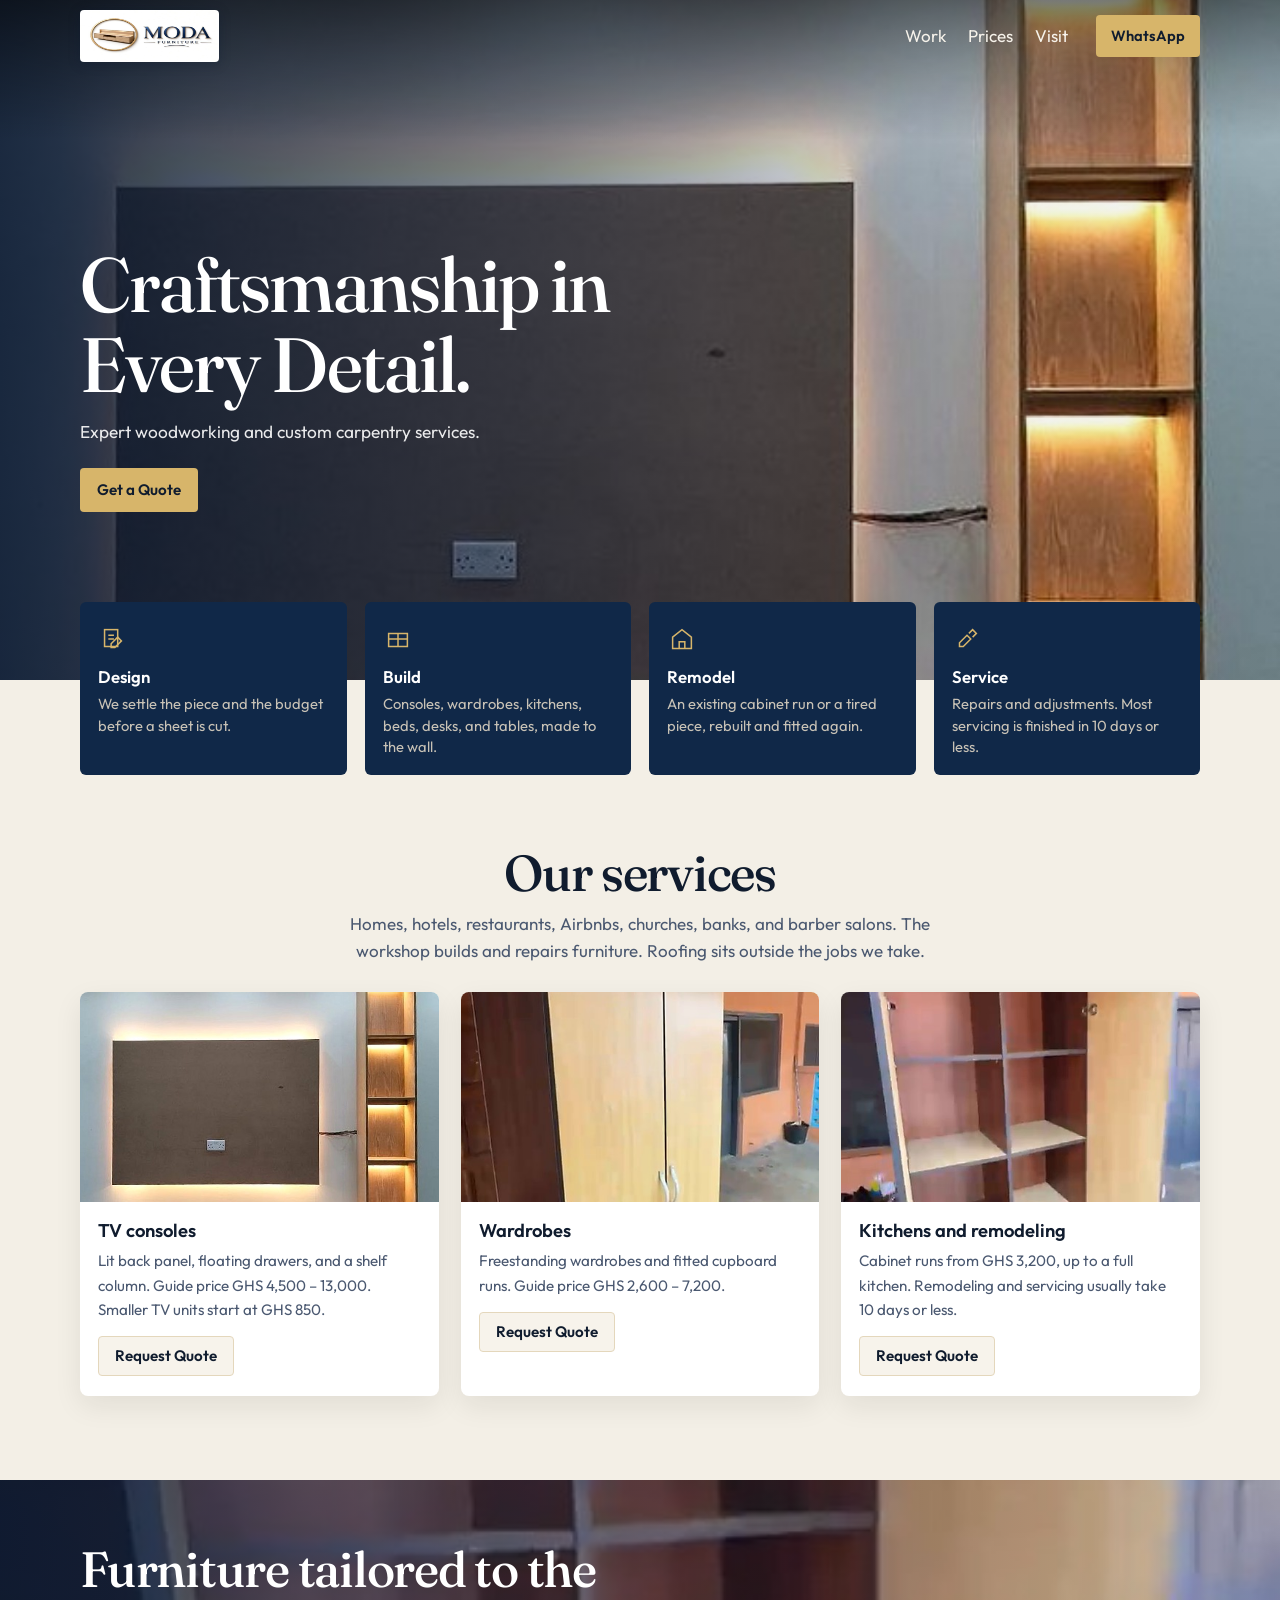
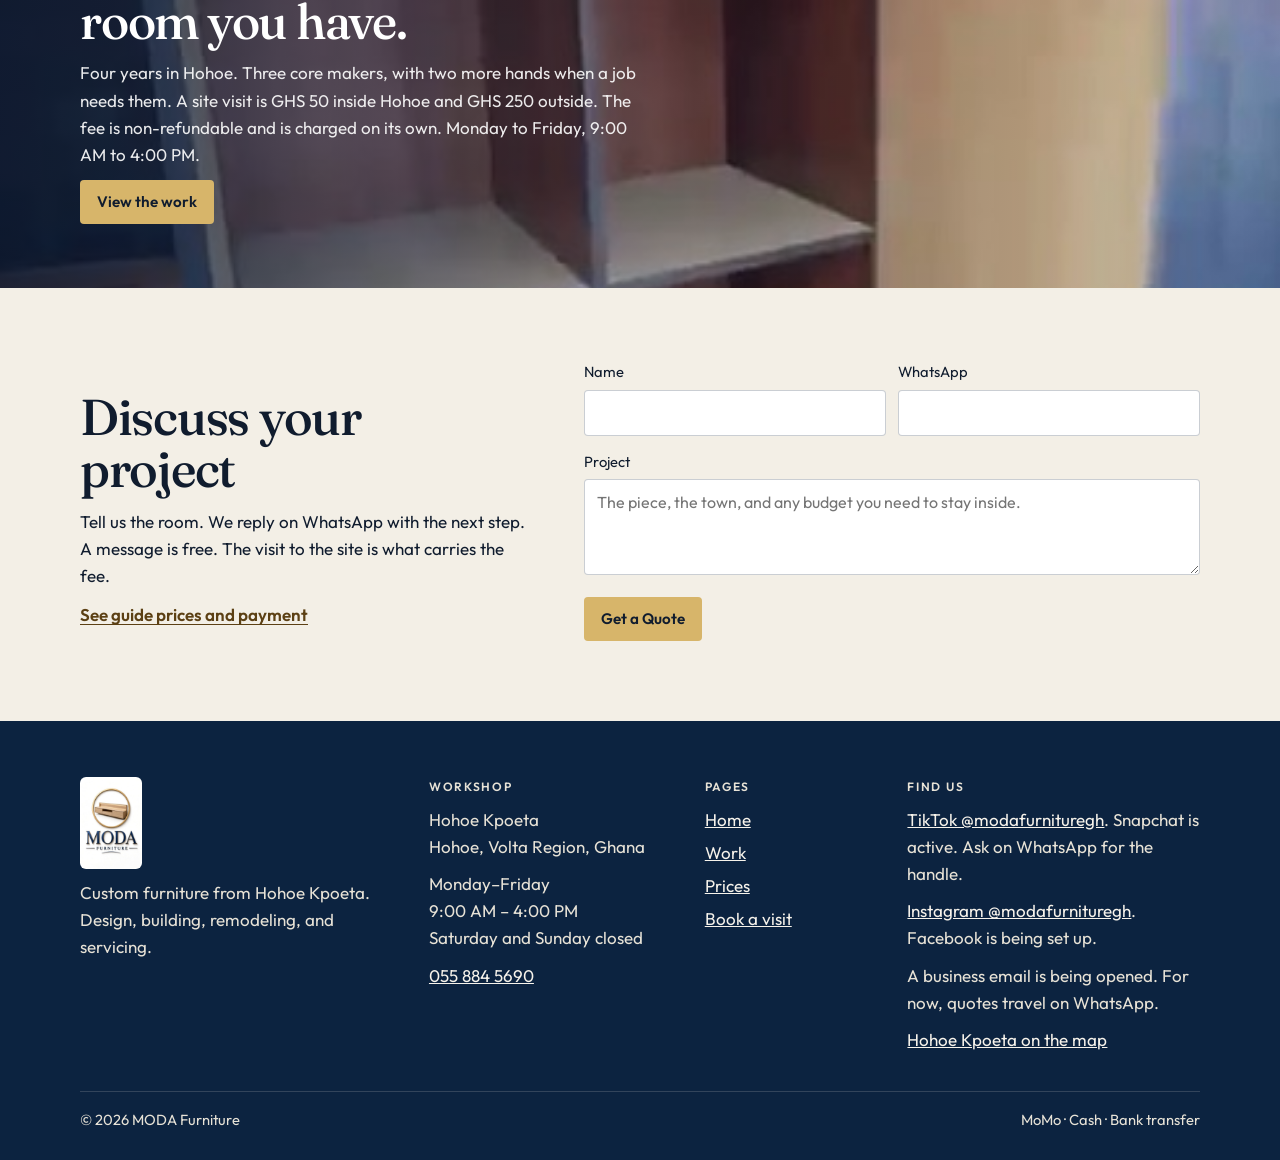
==== commit 87a46389: "Update nav logo file and widen it in the header bar. Co-authored-by: Cursor <cursoragent@cursor.com>" ====
--- a/index.html
+++ b/index.html
@@ -54,7 +54,7 @@
   <header class="site-header">
     <div class="wrap header-inner">
       <a class="logo" href="index.html" aria-label="MODA Furniture home" aria-current="page">
-        <img class="logo-lockup" src="assets/images/logo-nav.png" alt="MODA Furniture" width="561" height="240" decoding="async">
+        <img class="logo-lockup" src="assets/images/logo-nav.png" alt="MODA Furniture" width="1024" height="576" decoding="async">
       </a>
       <nav class="nav" aria-label="Primary">
         <a href="work.html">Work</a>
--- a/css/styles.css
+++ b/css/styles.css
@@ -202,19 +202,23 @@
 
 .logo-lockup {
   display: block;
-  height: 54px;
-  width: auto;
-  max-width: min(248px, 62vw);
-  object-fit: contain;
-  border-radius: 6px;
+  --logo-h: 52px;
+  height: var(--logo-h);
+  width: calc(var(--logo-h) * 1024 / 576 * 1.5);
+  max-width: min(calc(78vw * 1.5), 420px);
+  object-fit: fill;
+  object-position: left center;
 }
 
 body.home .logo-lockup {
-  box-shadow: 0 2px 14px rgba(8, 22, 46, 0.32);
+  box-shadow: 0 2px 12px rgba(8, 22, 46, 0.28);
+  border-radius: 4px;
 }
 
 @media (max-width: 480px) {
-  .logo-lockup { height: 46px; }
+  .logo-lockup {
+    --logo-h: 44px;
+  }
 }
 
 .nav { display: flex; gap: 2px; }
